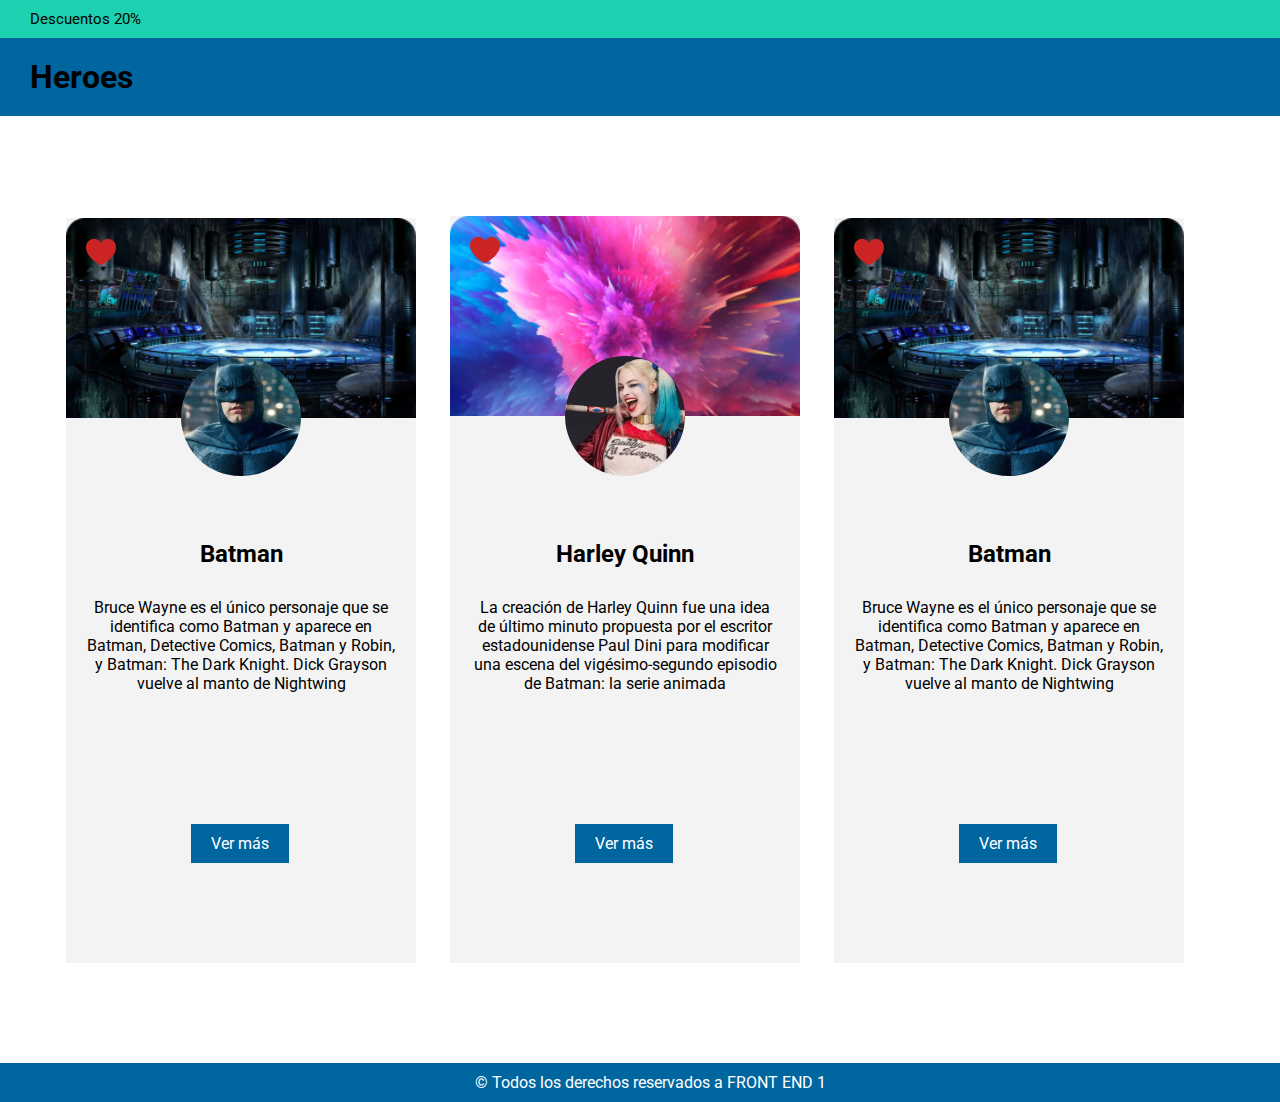
==== index.html @ 31303e37 "proyecto posicionamiento" ====
<!DOCTYPE html>
<html lang="en">
    <head>
        <meta charset="UTF-8">
        <meta http-equiv="X-UA-Compatible" content="IE=edge">
        <meta name="viewport" content="width=device-width, initial-scale=1.0">
        <link rel="stylesheet" href="css/estilos.css">
        <title>Heroes</title>
    </head>
    <body>
        <header>
            <p class="desc-top">Descuentos 20%</p>
        </header>
        <div class="heroes-top">
            <h1>Heroes</h1>
        </div>

        <main>
            <section class="container">
                <article class="background-batman"></article>
                <img class="cora" src="img/corazon.png" alt="Corazon">
                <img class="img-perfil" src="img/batman.png" alt="Batman">
                <article>
                    <h2 class="titulo">Batman</h2>
                    <p class="container-description">Bruce Wayne es el único personaje que se identifica como Batman y aparece en Batman, Detective Comics, Batman y Robin, y Batman: The Dark Knight. Dick Grayson vuelve al manto de Nightwing
                    </p>
                   <p class="boton">Ver más</p>
                </article>   
            </section>

            <section class="container">
                <article class="background-harley"></article>
                <article>
                    <img class="cora" src="img/corazon.png" alt="Corazon">
                    <img class="img-perfil" src="img/harley.png" alt="Harley">
                    <h2 class="titulo">Harley Quinn</h2>
                    <p class="container-description">La creación de Harley Quinn fue una idea de último minuto propuesta por el escritor estadounidense Paul Dini para modificar una escena del vigésimo-segundo episodio de Batman: la serie animada
                    </p>
                    <p class="boton">Ver más</p>
                </article>
            </section>

            <section class="container">
                <article class="background-batman"></article>
                <img class="cora" src="img/corazon.png" alt="Corazon">
                <img class="img-perfil" src="img/batman.png" alt="Batman">
                <article>
                    <h2 class="titulo">Batman</h2>
                    <p class="container-description">Bruce Wayne es el único personaje que se identifica como Batman y aparece en Batman, Detective Comics, Batman y Robin, y Batman: The Dark Knight. Dick Grayson vuelve al manto de Nightwing
                    </p>
                   <p class="boton">Ver más</p>
                </article>   
            </section>
        </main>
        <footer>
            <p class="derechos">&copy; Todos los derechos reservados a FRONT END 1</p>
        </footer>
    </body>
</html>
---- css/estilos.css ----
@import url("https://fonts.googleapis.com/css2?family=Roboto:wght@100;400;700&display=swap");

* {
    margin: 0;
    padding: 0;
    font-family: Roboto, sans-serif;
}

/* Header */

.desc-top {
    background-color: #1CD1B0;
    padding: 10px 30px;
    font-weight: 400;
    font-size: 15px;
}

.heroes-top {
    background-color: #00669F;
    padding: 20px 30px;
    font-weight: 400;
    position: sticky;
    top: 0;
    z-index: 3;
}

/* Main */

main {
    padding: 100px 0;
    text-align: center;
}


.container {
    position: relative;
    width: 350px;
    display: inline-block;
    background-color: #F3F3F3;
    padding-bottom: 200px;
    margin-right: 30px;
} 

.titulo {
    padding: -60px;
}

.cora {
    position: absolute;
    top: 20px;
    left: 20px;
}

.img-perfil{
    border-radius: 60px;
    position: relative;
    top: -60px;
}

.background-batman {
    background-image: url('../img/fondo-batman.png');
    background-size: cover;
    height: 200px;
}

.background-harley {
    background-image: url('../img/fondo-harley.png');
    background-size: cover;
    height: 200px;
}

.container-description {
    padding: 30px 20px 70px 20px;
}

.boton {
    background-color: #00669F;
    padding: 10px 20px;
    color: #FFFFFF;
    position: absolute;
    left: 125px;
    bottom: 100px;
}

/* Footer */

.derechos {
    background-color: #00669F;
    width: 100%;
    text-align: center;
    color: #FFFFFF;
    padding: 10px;
}
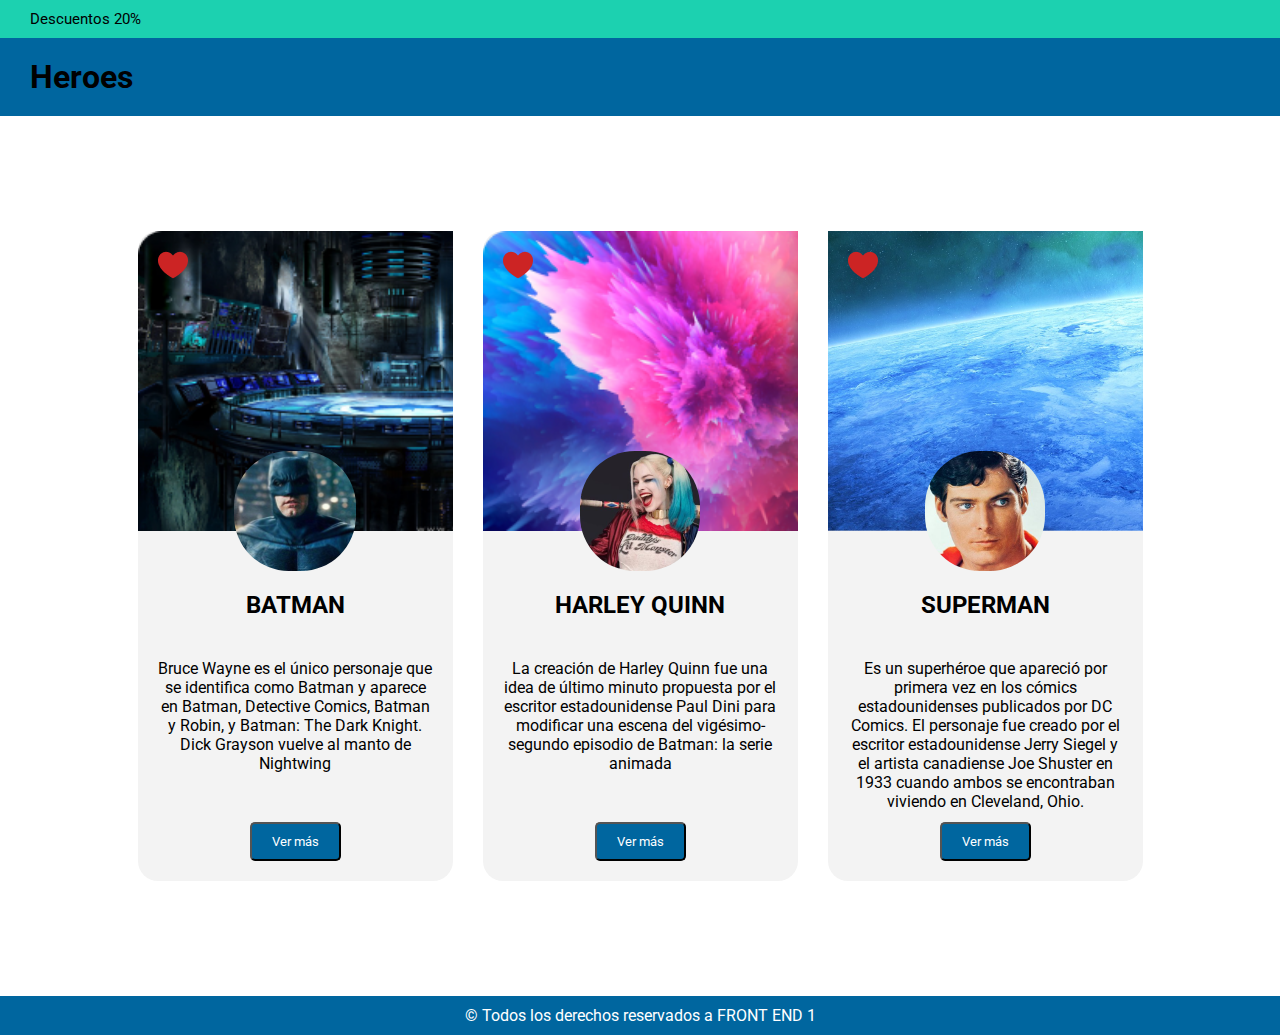
==== commit 900086d9: "Display flex y responsive fue agregado" ====
--- a/index.html
+++ b/index.html
@@ -4,6 +4,7 @@
         <meta charset="UTF-8">
         <meta http-equiv="X-UA-Compatible" content="IE=edge">
         <meta name="viewport" content="width=device-width, initial-scale=1.0">
+        <link rel="stylesheet" href="https://cdnjs.cloudflare.com/ajax/libs/font-awesome/6.4.0/css/all.min.css" integrity="sha512-iecdLmaskl7CVkqkXNQ/ZH/XLlvWZOJyj7Yy7tcenmpD1ypASozpmT/E0iPtmFIB46ZmdtAc9eNBvH0H/ZpiBw==" crossorigin="anonymous" referrerpolicy="no-referrer" />
         <link rel="stylesheet" href="css/estilos.css">
         <title>Heroes</title>
     </head>
@@ -16,41 +17,70 @@
         </div>
 
         <main>
-            <section class="container">
-                <article class="background-batman"></article>
-                <img class="cora" src="img/corazon.png" alt="Corazon">
-                <img class="img-perfil" src="img/batman.png" alt="Batman">
-                <article>
+            <section class="cards card-batman">
+                <article class="background-batman">
+                    <img class="cora" src="img/corazon.png" alt="Corazon">
+                    <img class="img-perfil" src="img/batman.png" alt="Batman">
+                </article>
+                <article class="info-card">
                     <h2 class="titulo">Batman</h2>
                     <p class="container-description">Bruce Wayne es el único personaje que se identifica como Batman y aparece en Batman, Detective Comics, Batman y Robin, y Batman: The Dark Knight. Dick Grayson vuelve al manto de Nightwing
                     </p>
-                   <p class="boton">Ver más</p>
                 </article>   
+                <article class="boton">
+                    <button>Ver más</button>
+                </article>
             </section>
 
-            <section class="container">
-                <article class="background-harley"></article>
-                <article>
+            <section class="cards card-mujerm">
+                <article class="background-mujerm">
+                    <img class="cora" src="img/corazon.png" alt="Corazon">
+                    <img class="img-perfil" src="img/maravilla.png" alt="Batman">
+                </article>
+                <article class="info-card">
+                    <h2 class="titulo">Mujer Maravilla</h2>
+                    <p class="container-description">Es una superheroína creada por William Moulton Marston para la editorial DC Comics. Es una princesa guerrera de las Amazonas, pueblo ficticio basado en el de las amazonas de la mitología griega. En su tierra natal es conocida como la princesa Diana de Temiscira pero fuera de esta utiliza la identidad secreta de Diana Prince.
+                    </p>
+                </article> 
+                <article class="boton">
+                    <button>Ver más</button>
+                </article>  
+            </section>
+
+            <section class="icon">
+                <i class="fa-solid fa-circle-plus"></i></i>
+            </section>
+
+            <section class="cards card-superman">
+                <article class="background-superman">
+                    <img class="cora" src="img/corazon.png" alt="Corazon">
+                    <img class="img-perfil" src="img/Superman.png" alt="Superman">
+                </article>
+                <article class="info-card">
+                    <h2 class="titulo">Superman</h2>
+                    <p class="container-description">Es un superhéroe que apareció por primera vez en los cómics estadounidenses publicados por DC Comics. El personaje fue creado por el escritor estadounidense Jerry Siegel y el artista canadiense Joe Shuster en 1933 cuando ambos se encontraban viviendo en Cleveland, Ohio.
+                    </p>
+                </article>
+                <article class="boton">
+                    <button>Ver más</button>
+                </article>
+            </section>
+
+            <section class="cards card-harley">
+                <article class="background-harley">
                     <img class="cora" src="img/corazon.png" alt="Corazon">
                     <img class="img-perfil" src="img/harley.png" alt="Harley">
+                </article>
+                <article class="info-card">
                     <h2 class="titulo">Harley Quinn</h2>
                     <p class="container-description">La creación de Harley Quinn fue una idea de último minuto propuesta por el escritor estadounidense Paul Dini para modificar una escena del vigésimo-segundo episodio de Batman: la serie animada
                     </p>
-                    <p class="boton">Ver más</p>
+                </article>
+                <article class="boton">
+                    <button>Ver más</button>
                 </article>
             </section>
 
-            <section class="container">
-                <article class="background-batman"></article>
-                <img class="cora" src="img/corazon.png" alt="Corazon">
-                <img class="img-perfil" src="img/batman.png" alt="Batman">
-                <article>
-                    <h2 class="titulo">Batman</h2>
-                    <p class="container-description">Bruce Wayne es el único personaje que se identifica como Batman y aparece en Batman, Detective Comics, Batman y Robin, y Batman: The Dark Knight. Dick Grayson vuelve al manto de Nightwing
-                    </p>
-                   <p class="boton">Ver más</p>
-                </article>   
-            </section>
         </main>
         <footer>
             <p class="derechos">&copy; Todos los derechos reservados a FRONT END 1</p>
--- a/css/estilos.css
+++ b/css/estilos.css
@@ -4,6 +4,7 @@
     margin: 0;
     padding: 0;
     font-family: Roboto, sans-serif;
+    box-sizing: border-box;
 }
 
 /* Header */
@@ -27,22 +28,74 @@
 /* Main */
 
 main {
-    padding: 100px 0;
+    margin: 100px 10px;
+    display: flex;
+    justify-content: center;
+}
+
+.cards {
+    background-color: #F3F3F3;
+    margin: 15px;
+    display: flex;
+    flex-direction: column;
+    position: relative;
+    border-radius: 20px;
+    width: 25%;
+} 
+
+.card-batman {
+    order: -2;
+}
+
+.card-harley{
+    order: -1;
+}
+
+.card-mujerm {
+    display: none;
+}
+
+.background-batman {
+    background-image: url('../img/fondo-batman.png');
+    background-size: cover;
+    height: 300px;
+    display: flex;
+    justify-content: center;
+}
+
+.background-mujerm {
+    background-image: url('../img/bg-maravilla.png');
+    background-size: cover;
+    height: 300px;
+    display: flex;
+    justify-content: center;
+}
+
+.background-superman {
+    background-image: url('../img/bg-superman.png');
+    background-size: cover;
+    height: 300px;
+    display: flex;
+    justify-content: center;
+}
+
+.background-harley {
+    background-image: url('../img/fondo-harley.png');
+    background-size: cover;
+    height: 300px;
+    display: flex;
+    justify-content: center;
+}
+
+.info-card {
+    padding: 60px 20px 30px;
     text-align: center;
-}
-
-
-.container {
-    position: relative;
-    width: 350px;
-    display: inline-block;
-    background-color: #F3F3F3;
-    padding-bottom: 200px;
-    margin-right: 30px;
-} 
+    display: flex;
+    flex-direction: column;
+}
 
 .titulo {
-    padding: -60px;
+    text-transform: uppercase;
 }
 
 .cora {
@@ -52,34 +105,34 @@
 }
 
 .img-perfil{
-    border-radius: 60px;
-    position: relative;
-    top: -60px;
-}
-
-.background-batman {
-    background-image: url('../img/fondo-batman.png');
-    background-size: cover;
-    height: 200px;
-}
-
-.background-harley {
-    background-image: url('../img/fondo-harley.png');
-    background-size: cover;
-    height: 200px;
+    border-radius: 55px;
+    position: absolute;
+    top: 220px;
+    height: 120px;
 }
 
 .container-description {
-    padding: 30px 20px 70px 20px;
+    padding: 40px 0;
 }
 
 .boton {
+    display: flex;
+    justify-content: center;
+}
+
+.boton > button {
     background-color: #00669F;
     padding: 10px 20px;
     color: #FFFFFF;
+    border-radius: 5px;
     position: absolute;
-    left: 125px;
-    bottom: 100px;
+    bottom: 20px;
+}
+
+.icon {
+    color: #00669F;
+    font-size: xx-large;
+    display: none;
 }
 
 /* Footer */
@@ -90,4 +143,63 @@
     text-align: center;
     color: #FFFFFF;
     padding: 10px;
+}
+
+/* Responsive */
+
+@media screen and (max-width:768px) {
+    main {
+        flex-wrap: wrap;
+        justify-content: space-around;
+        margin: 30px 10px;
+    }
+
+    .cards {
+        flex-basis: 45%;
+        margin-bottom: 30px;
+    }
+
+    .card-mujerm {
+        display: flex;
+    }
+
+    .card-harley {
+        order: 0;
+    }
+
+    .container-description {
+        padding: 10px 0
+    }
+    
+    .boton {
+        padding-top: 30px;
+    }
+
+    .icon {
+        display: flex;
+        bottom: 5px;
+        right: 30px;
+        position: fixed;
+        z-index: 2;
+    }
+}
+
+@media screen and (max-width: 480px) {
+
+    .cards {
+        flex-grow: 1;
+        height: 77vh;
+    }
+
+    .card-mujerm {
+        display: flex;
+    }
+
+    .card-harley {
+        display: none;
+    }
+
+    .icon {
+        bottom: 15px;
+    }
 }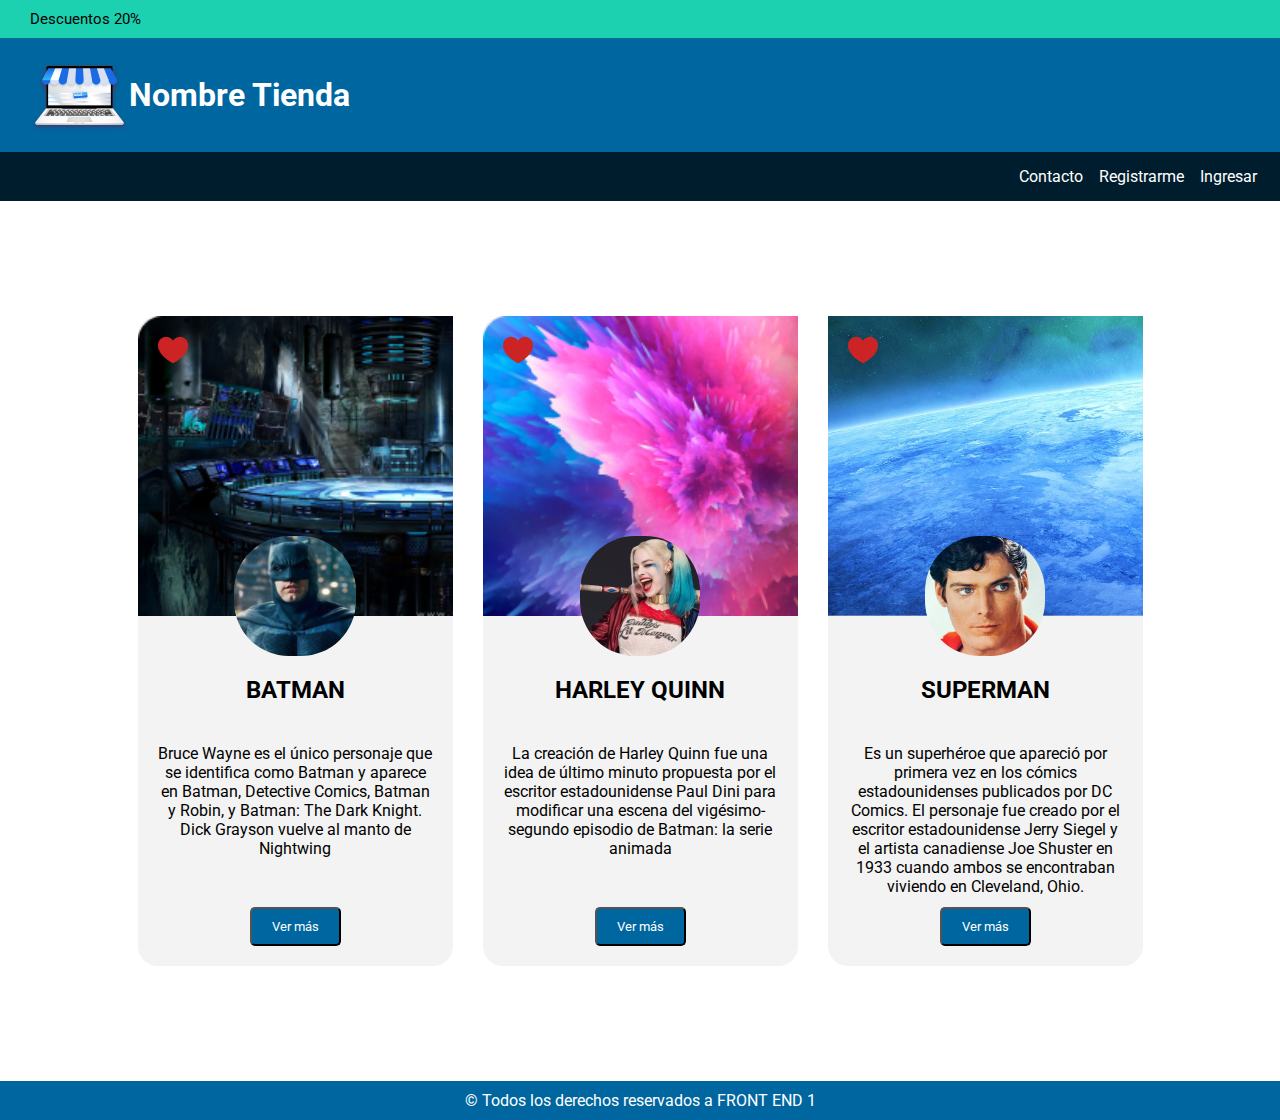
==== commit 9e35f9b6: "se agrega formmulario" ====
--- a/index.html
+++ b/index.html
@@ -13,8 +13,22 @@
             <p class="desc-top">Descuentos 20%</p>
         </header>
         <div class="heroes-top">
-            <h1>Heroes</h1>
+            <img src="img/logo.png" alt="logo">
+            <h1>Nombre Tienda</h1>
         </div>
+        <nav>
+            <ul>
+                <a href="">
+                    <li>Contacto</li>
+                </a>
+                <a href="">
+                    <li>Registrarme</li>
+                </a>
+                <a href="">
+                    <li>Ingresar</li>
+                </a>
+            </ul>
+        </nav>
 
         <main>
             <section class="cards card-batman">
@@ -48,7 +62,7 @@
             </section>
 
             <section class="icon">
-                <i class="fa-solid fa-circle-plus"></i></i>
+                <a href="form.html"><i class="fa-solid fa-circle-plus"></i></i></a>
             </section>
 
             <section class="cards card-superman">
--- a/css/estilos.css
+++ b/css/estilos.css
@@ -17,7 +17,10 @@
 }
 
 .heroes-top {
+    display:flex;
+    align-items: center;
     background-color: #00669F;
+    color: #FFFFFF;
     padding: 20px 30px;
     font-weight: 400;
     position: sticky;
@@ -25,6 +28,24 @@
     z-index: 3;
 }
 
+nav {
+    background-color: #001D2D;
+    padding: 15px;
+}
+
+nav > ul {
+    display: flex;
+    justify-content: flex-end;
+
+}
+
+nav > ul > a {
+    list-style: none;
+    text-decoration: none;
+    color: #FFFFFF;
+    padding: 0 8px;
+}
+
 /* Main */
 
 main {
@@ -132,7 +153,9 @@
 .icon {
     color: #00669F;
     font-size: xx-large;
-    display: none;
+    order: 1;
+    display: flex;
+    align-items: center;
 }
 
 /* Footer */
